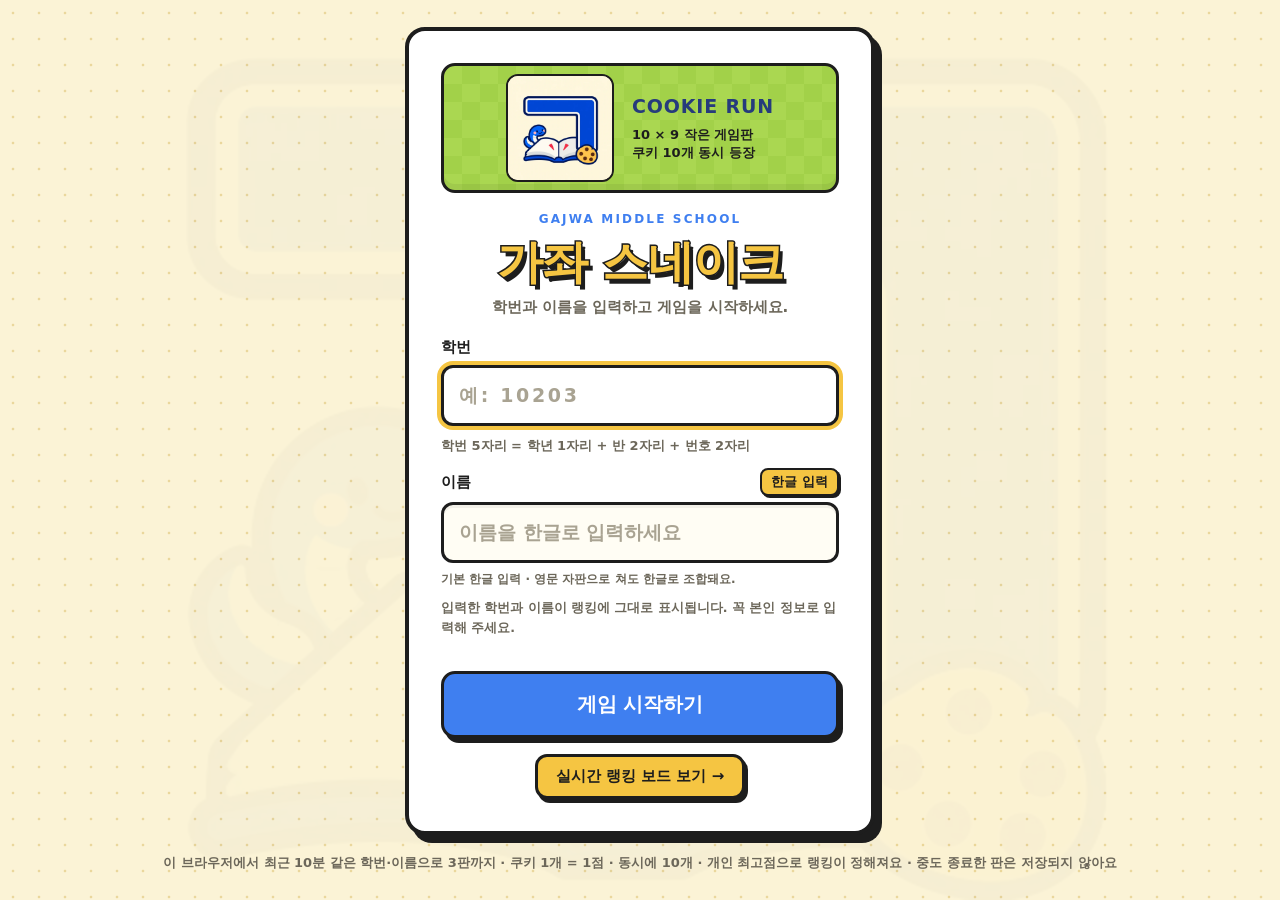
==== index.html @ 553ea4bc "Keep both game controls together on narrow boards" ====
<!doctype html>
<html lang="ko">
<head>
<meta charset="utf-8">
<meta name="viewport" content="width=device-width,initial-scale=1">
<meta name="theme-color" content="#4a762c">
<meta name="description" content="가좌중학교 스네이크 게임 입장. 학번과 이름을 입력하세요.">
<title>가좌 스네이크 · 입장</title>
<link rel="icon" href="favicon.svg" type="image/svg+xml">
<link rel="stylesheet" href="style.css?v=20261016-responsive2">
</head>
<body class="entry-body">
<main class="entry">
  <section class="entry-card" aria-labelledby="entry-title">
    <div class="entry-hero" aria-hidden="true">
      <img src="gajwa-cookie-logo-v2.webp" class="hero-emblem" alt="" width="120" height="120">
      <div class="hero-copy"><b>COOKIE RUN</b><span>10 × 9 작은 게임판<br>쿠키 10개 동시 등장</span></div>
    </div>
    <span class="eyebrow">GAJWA MIDDLE SCHOOL</span>
    <h1 id="entry-title">가좌 스네이크</h1>
    <p class="entry-lead">학번과 이름을 입력하고 게임을 시작하세요.</p>
    <form id="entry-form" novalidate>
      <label for="student-id">학번</label>
      <input id="student-id" name="studentId" required inputmode="numeric" maxlength="5" autocomplete="off" placeholder="예: 10203" aria-describedby="id-preview">
      <p id="id-preview" class="id-preview" aria-live="polite">학번 5자리 = 학년 1자리 + 반 2자리 + 번호 2자리</p>
      <div class="name-label-row">
        <label for="student-name">이름</label>
        <button type="button" id="name-mode" class="name-mode-toggle" data-mode="ko" aria-pressed="true" aria-label="영문 입력으로 전환">한글 입력</button>
      </div>
      <input id="student-name" name="name" lang="ko" inputmode="text" required maxlength="20" autocomplete="off" autocapitalize="off" autocorrect="off" spellcheck="false" placeholder="이름을 한글로 입력하세요" aria-describedby="name-input-hint">
      <p id="name-input-hint" class="name-input-hint">기본 한글 입력 · 영문 자판으로 쳐도 한글로 조합돼요.</p>
      <p class="privacy-note">입력한 학번과 이름이 랭킹에 그대로 표시됩니다. 꼭 본인 정보로 입력해 주세요.</p>
      <p id="entry-error" class="entry-error" role="alert"></p>
      <button type="submit" class="primary entry-submit">게임 시작하기</button>
    </form>
    <a class="board-link" href="board.html?v=20261016-responsive2">실시간 랭킹 보드 보기 →</a>
  </section>
  <p class="entry-foot">이 브라우저에서 최근 10분 같은 학번·이름으로 3판까지 · 쿠키 1개 = 1점 · 동시에 10개 · 개인 최고점으로 랭킹이 정해져요 · 중도 종료한 판은 저장되지 않아요</p>
</main>
<script src="config.js?v=20261016-responsive2"></script>
<script type="module" src="entry.mjs?v=20261016-responsive2"></script>
</body>
</html>
---- style.css ----
/* Shared design language with the ranking board (board.css): cream dotted paper, thick ink outlines,
   offset "sticker" shadows, chunky 900-weight type, yellow/blue/red accents. */
:root{--ink:#1d1d1d;--cream:#fbf3d6;--yellow:#f5c542;--red:#ef5b4c;--blue:#3f7ff0;--muted:#6c675a;--line:3px solid var(--ink);--shadow:5px 6px 0 var(--ink)}
*{box-sizing:border-box}
html,body{margin:0;min-height:100%}
body{background:var(--cream);background-image:radial-gradient(#ead79a 1.5px,transparent 1.6px);background-size:26px 26px;color:var(--ink);font:15px/1.55 'Pretendard','Apple SD Gothic Neo','Malgun Gothic','Noto Sans KR',system-ui,sans-serif;font-weight:700}
button,input{font:inherit;color:inherit}
button{cursor:pointer}
button:disabled{opacity:.45;cursor:not-allowed}
[hidden]{display:none!important}
button:focus-visible,a:focus-visible,input:focus-visible{outline:3px solid var(--blue);outline-offset:3px}

/* ---------- shared pieces ---------- */
.panel,.entry-card,.game-frame{background:#fff;border:4px solid var(--ink);border-radius:20px;box-shadow:7px 8px 0 var(--ink)}
.title-pop{margin:0;font-weight:900;letter-spacing:-.02em;line-height:1.05;color:var(--yellow);-webkit-text-stroke:2.5px var(--ink);paint-order:stroke fill;text-shadow:4px 4px 0 var(--ink)}
.primary,.tool,.chip-link,.bar-button{border:3px solid var(--ink);border-radius:12px;font-weight:900;text-decoration:none;display:inline-flex;align-items:center;justify-content:center;gap:6px;transition:transform .1s,box-shadow .1s,filter .1s;white-space:nowrap}
.primary{background:var(--blue);color:#fff;font-size:18px;padding:12px 26px;min-width:170px;box-shadow:4px 5px 0 var(--ink)}
.primary:hover:not(:disabled),.chip-link:hover,.bar-button:hover{transform:translateY(-2px);filter:brightness(1.06)}
.primary:active:not(:disabled),.chip-link:active,.bar-button:active{transform:translateY(2px);box-shadow:2px 2px 0 var(--ink)}
.chip-link{background:#fff;color:var(--ink);font-size:14px;padding:6px 14px;box-shadow:3px 4px 0 var(--ink)}
.chip-link.yellow{background:var(--yellow)}
.eyebrow{font-size:12px;letter-spacing:.18em;font-weight:900;color:var(--blue)}
kbd{display:inline-block;min-width:24px;padding:0 6px;margin:0 2px;border:2px solid var(--ink);border-radius:6px;background:#fff;box-shadow:2px 2px 0 var(--ink);font:800 12px/20px 'Pretendard','Apple SD Gothic Neo',system-ui,sans-serif;text-align:center}

/* ---------- entry ---------- */
.entry{min-height:100vh;display:flex;flex-direction:column;align-items:center;justify-content:center;padding:22px 18px}
.entry-card{width:min(470px,100%);padding:24px 32px 22px;text-align:center}
.entry-hero{background:#aad751;background-image:linear-gradient(45deg,#a2d149 25%,transparent 25%,transparent 75%,#a2d149 75%),linear-gradient(45deg,#a2d149 25%,transparent 25%,transparent 75%,#a2d149 75%);background-size:36px 36px;background-position:0 0,18px 18px;border:3px solid var(--ink);border-radius:14px;padding:8px 18px;margin-bottom:14px;box-shadow:inset 0 -6px 0 #0000000f}
.hero-snake{width:100%;height:auto;max-height:92px;display:block;margin:auto}
.entry-card h1{margin:8px 0 10px;font-size:46px;font-weight:900;letter-spacing:-.02em;line-height:1.05;color:var(--yellow);-webkit-text-stroke:3px var(--ink);paint-order:stroke fill;text-shadow:4px 5px 0 var(--ink)}
.entry-lead{margin:0 0 16px;color:var(--muted);font-size:15px;font-weight:800}
#entry-form{text-align:left}
#entry-form label{display:block;font-size:15px;font-weight:900;margin:0 0 6px}
#entry-form input{width:100%;display:block;padding:13px 15px;border:3px solid var(--ink);border-radius:12px;background:#fffdf4;font-size:19px;font-weight:800;margin-bottom:8px;box-shadow:inset 0 3px 0 #0000000d}
#entry-form input::placeholder{color:#a9a392;font-weight:700}
#entry-form input:focus{outline:none;background:#fff;box-shadow:0 0 0 4px var(--yellow)}
#student-id{letter-spacing:.14em;font-variant-numeric:tabular-nums}
.id-preview{display:inline-block;margin:0 0 12px;font-size:13px;color:var(--muted);font-weight:800;min-height:20px}
.id-preview.ok{background:var(--yellow);color:var(--ink);border:2px solid var(--ink);border-radius:999px;padding:2px 12px;font-size:15px;font-weight:900;box-shadow:2px 3px 0 var(--ink)}
.name-label-row{display:flex;align-items:center;justify-content:space-between;gap:10px;margin-bottom:6px}
#entry-form .name-label-row label{margin:0}
.name-mode-toggle{border:2px solid var(--ink);border-radius:8px;background:var(--yellow);padding:4px 9px;font-size:13px;line-height:1.2;font-weight:900;white-space:nowrap;box-shadow:2px 2px 0 var(--ink)}
.name-mode-toggle[data-mode="en"]{background:#fff}
.name-input-hint{margin:0 0 10px;color:var(--muted);font-size:12px;line-height:1.4;font-weight:800}
.privacy-note{font-size:12.5px;color:var(--muted);margin:6px 0 4px;font-weight:700}
.entry-error{min-height:22px;margin:0 0 8px;font-size:14px;color:var(--red);font-weight:900}
.entry-submit{width:100%;padding:15px;font-size:20px;border-radius:14px}
.board-link{margin-top:16px;background:var(--yellow);color:var(--ink);border:3px solid var(--ink);border-radius:12px;padding:8px 18px;display:inline-block;font-size:15px;font-weight:900;text-decoration:none;box-shadow:3px 4px 0 var(--ink);transition:transform .1s}
.board-link:hover{transform:translateY(-2px)}
.entry-foot{margin:18px 0 0;font-size:13px;color:var(--muted);font-weight:800;text-align:center}

/* ---------- play ---------- */
.site-header{max-width:1180px;margin:auto;min-height:86px;display:flex;align-items:center;justify-content:space-between;padding:12px 24px;gap:14px}
.brand{text-decoration:none;display:flex;align-items:center;gap:12px;flex-shrink:0}
.brand svg{width:46px;height:46px;background:var(--yellow);color:var(--ink);border:3px solid var(--ink);border-radius:12px;padding:5px;box-shadow:3px 4px 0 var(--ink)}
.brand span{font-size:30px;font-weight:900;letter-spacing:-.02em;line-height:1;color:var(--yellow);-webkit-text-stroke:2.2px var(--ink);paint-order:stroke fill;text-shadow:3px 3px 0 var(--ink)}
.brand strong{font-weight:900}
.brand small{display:block;margin-top:6px;font-size:10px;letter-spacing:.2em;color:var(--blue);-webkit-text-stroke:0;text-shadow:none;font-weight:900}
.header-right{display:flex;align-items:center;gap:10px;min-width:0;flex-wrap:wrap;justify-content:flex-end}
.student-chip{display:flex;align-items:baseline;gap:8px;background:#fff;border:3px solid var(--ink);border-radius:999px;padding:5px 16px;box-shadow:3px 4px 0 var(--ink);min-width:0;white-space:nowrap}
.student-chip b{font-size:17px;font-weight:900;overflow:hidden;text-overflow:ellipsis}
.student-chip span{font-size:13px;color:var(--blue);font-weight:900}
#board-link{background:var(--yellow)}
.play-main{max-width:1180px;margin:8px auto 28px;padding:0 24px}
.game-frame{--fw:min(100%,calc((100vh - 330px)*10/9 + 40px));width:100%;max-width:var(--fw);margin:0 auto;overflow:hidden;outline:none}
.game-frame:focus,.game-frame:focus-visible{outline:none}
.game-bar{display:flex;align-items:center;gap:10px;height:62px;padding:0 14px 0 20px;background:#fff;border-bottom:4px solid var(--ink)}
.score-cell{display:flex;align-items:center;gap:8px;font-size:30px;font-weight:900;min-width:64px;font-variant-numeric:tabular-nums}
.score-cell svg{width:28px;height:30px}
.best-cell{display:flex;align-items:center;gap:6px;background:var(--cream);border:2px solid var(--ink);border-radius:999px;padding:2px 12px 2px 8px}
.best-cell svg{width:22px;height:22px}
.best-cell svg path,.best-cell svg rect{stroke:var(--ink);stroke-width:1.2}
.best-cell span{font-size:12px;color:var(--muted);font-weight:900}
.best-cell b{font-size:19px;font-weight:900;font-variant-numeric:tabular-nums}
.game-state{margin-left:auto;font-size:13px;font-weight:900;color:var(--muted)}
.bar-button{background:#fff;color:var(--ink);font-size:13px;padding:5px 11px;box-shadow:2px 3px 0 var(--ink)}
.bar-button[aria-pressed="true"]{background:var(--yellow)}
.board-wrap{position:relative;padding:12px;background:#578b36}
canvas{width:100%;height:auto;display:block;aspect-ratio:10/9;border-radius:8px}
.board-overlay{position:absolute;inset:0;display:grid;place-items:center;background:#1d1d1d33;z-index:1}
.overlay-card{background:#fff;border:4px solid var(--ink);border-radius:20px;box-shadow:7px 8px 0 var(--ink);padding:26px 34px 22px;text-align:center;min-width:280px;max-width:90%}
.overlay-kicker{display:inline-block;background:var(--red);color:#fff;border:2px solid var(--ink);border-radius:8px;padding:2px 10px;font-size:12px;letter-spacing:.14em;font-weight:900;box-shadow:2px 2px 0 var(--ink)}
.overlay-card h2{margin:14px 0 8px;font-size:34px;font-weight:900;letter-spacing:-.02em;line-height:1.1}
.overlay-card p{font-size:15px;color:var(--muted);font-weight:800;margin:0 0 20px;white-space:pre-line}
.overlay-card .overlay-foot{font-size:12px;margin:14px 0 0;color:var(--muted)}
.under-game,.key-guide,.game-note{max-width:min(100%,calc((100vh - 330px)*10/9 + 40px));margin-left:auto;margin-right:auto}
.under-game{display:flex;justify-content:space-between;align-items:center;gap:12px;margin-top:18px;min-height:30px}
.under-game p{margin:0;font-size:15px;font-weight:900}
.under-game p.error{color:var(--red)}
.under-game p.success{display:inline-block;background:var(--yellow);border:2px solid var(--ink);border-radius:999px;padding:2px 14px;box-shadow:2px 3px 0 var(--ink)}
.text-button{border:2px solid var(--ink);background:#fff;border-radius:10px;padding:3px 10px;font-size:13px;font-weight:900;box-shadow:2px 2px 0 var(--ink)}
.key-guide{display:flex;justify-content:space-between;gap:12px;flex-wrap:wrap;margin-top:14px;padding:10px 14px;background:#fff;border:3px solid var(--ink);border-radius:14px;box-shadow:3px 4px 0 var(--ink);font-size:13px;font-weight:800}
.game-note{font-size:13px;color:var(--muted);font-weight:800;margin-top:12px;text-align:center}
.game-frame:fullscreen{max-width:none;width:100vw;height:100vh;display:flex;flex-direction:column;align-items:center;justify-content:center;background:var(--cream);border:0;border-radius:0;box-shadow:none}
.game-frame:fullscreen .game-bar{width:min(100%,calc((100vh - 66px)*10/9));border:4px solid var(--ink);border-radius:16px 16px 0 0;flex-shrink:0}
.game-frame:fullscreen .board-wrap{height:auto;width:min(100vw,calc((100vh - 66px)*10/9));aspect-ratio:auto;border:4px solid var(--ink);border-top:0}
.game-frame:fullscreen canvas{height:auto;width:100%}
@media(max-width:760px){
  .site-header{padding:12px 16px}
  .brand span{font-size:24px}
  .play-main{padding:0 14px}
  .game-bar{gap:10px;padding:0 10px 0 14px}
  .game-state,.best-cell span{display:none}
  .board-wrap{padding:8px}
  .entry-card{padding:24px 20px}
  .entry-card h1{font-size:38px}
}

/* ---------- animation hooks used by app.mjs ---------- */
#score{display:inline-block}#score.pop{animation:scorePop .3s ease-out}
@keyframes scorePop{0%{transform:scale(1)}40%{transform:scale(1.3)}100%{transform:scale(1)}}
.board-overlay.enter{background:#1d1d1d66;animation:ovIn .25s ease-out}.board-overlay.enter .overlay-card{animation:cardPop .25s cubic-bezier(.2,1.2,.4,1)}
@keyframes ovIn{from{background:#1d1d1d00}to{background:#1d1d1d66}}
@keyframes cardPop{from{opacity:0;transform:scale(.9)}to{opacity:1;transform:scale(1)}}
@media(prefers-reduced-motion:reduce){.board-overlay.enter,.board-overlay.enter .overlay-card,#score.pop{animation:none}button,.board-link{transition:none}}

/* School crest + cookie-snake identity; never competes with controls. */
body{isolation:isolate}
body::before{content:"";position:fixed;inset:0;background:url('gajwa-cookie-logo-v2.webp') center center / cover no-repeat;opacity:.022;mix-blend-mode:multiply;pointer-events:none;z-index:-1}
.entry-hero{display:flex;align-items:center;justify-content:center;gap:18px;padding:8px 14px}
.hero-emblem{width:108px;height:108px;object-fit:contain;border:2px solid var(--ink);border-radius:12px;background:var(--cream)}
.hero-copy{text-align:left;line-height:1.4}
.hero-copy b{display:block;color:#263b7c;font-size:19px;letter-spacing:.045em;font-weight:900}
.hero-copy span{display:block;margin-top:6px;font-size:13px;font-weight:900}
.brand-emblem{width:46px;height:46px;border:3px solid var(--ink);border-radius:12px;background:var(--cream);box-shadow:3px 4px 0 var(--ink)}
@media(max-width:520px){.entry-hero{gap:10px}.hero-emblem{width:94px;height:94px}.hero-copy b{font-size:17px}.hero-copy span{font-size:12px}}

@media(max-width:520px){
 .site-header{flex-direction:column;gap:10px}
 .header-right{justify-content:center;width:100%}
 .student-chip{flex-basis:100%;max-width:100%;justify-content:center;flex-wrap:wrap;white-space:normal}
 .student-chip b{max-width:100%}
 .overlay-card{min-width:0;width:calc(100% - 20px);max-width:340px;padding:14px 16px 12px;border-radius:16px;box-shadow:4px 5px 0 var(--ink)}
 .overlay-card h2{font-size:26px;margin:8px 0 6px}
 .overlay-card p{font-size:13px;line-height:1.4;margin-bottom:12px}
 .overlay-card .primary{padding:8px 18px;min-width:150px;font-size:16px}
 .overlay-card .overlay-foot{font-size:11px;margin:10px 0 0}
}

/* Three browser-local starts in the rolling 10-minute window. */
.attempts{display:flex;align-items:center;gap:5px;white-space:nowrap;background:#fff8df;border:2px solid var(--ink);border-radius:999px;padding:3px 8px;font-size:12px;font-weight:900;min-width:0}
.attempts-title{font-size:11px;color:var(--muted)}
.attempt-icons{display:flex;gap:1px;align-items:center}
.attempt-icons svg{width:18px;height:19px;flex:none;transition:opacity .2s,filter .2s}
.attempt-icons svg.spent{opacity:.26;filter:grayscale(1)}
.attempts b{font-size:13px;font-variant-numeric:tabular-nums}
@media(max-width:760px){.game-bar{height:auto;min-height:62px;flex-wrap:wrap;justify-content:center;gap:5px 9px;padding:6px 8px}.game-state{display:none}.attempts{order:0}.bar-button{order:1;padding:3px 7px;font-size:12px}.game-frame:fullscreen .board-wrap{width:min(100vw,calc((100vh - 110px)*10/9))}.game-frame:fullscreen .game-bar{width:min(100vw,calc((100vh - 110px)*10/9))}}
@media(max-width:400px){.attempts-title{display:none}.attempts{padding:2px 5px}.attempt-icons svg{width:16px;height:17px}}

/* Keep the remaining-cookie badge readable when the board narrows on a tall desktop viewport. */
.game-bar{container-type:inline-size}
@container (max-width:700px){.game-state,.attempts-title{display:none}.bar-button{padding:4px 7px;font-size:12px}.game-bar .attempts{flex-shrink:0}}

/* Fluid entry and game layout: allow wrapping before text or controls are squeezed. */
.entry{min-height:100dvh;padding:clamp(12px,2.4vh,24px) clamp(10px,2vw,24px)}
.entry-card{width:min(470px,100%);padding:clamp(14px,3vw,32px)}
.entry-card h1{font-size:clamp(30px,6vw,46px)}
.entry-hero{flex-wrap:wrap;gap:clamp(8px,2vw,18px)}
.hero-emblem{width:clamp(72px,12vw,108px);height:auto;aspect-ratio:1;flex:none}
.hero-copy{min-width:0}
.entry-foot{max-width:1000px;overflow-wrap:anywhere}
.site-header{width:100%;max-width:1180px;min-height:0;flex-wrap:wrap;padding:clamp(8px,1.4vh,14px) clamp(10px,2vw,24px)}
.brand{min-width:0}
.brand span{font-size:clamp(19px,2.6vw,30px);min-width:0;white-space:nowrap}
.brand-emblem{width:clamp(34px,4vw,46px);height:auto;aspect-ratio:1;flex:none}
.header-right{min-width:0}
.student-chip{max-width:100%;white-space:normal;overflow-wrap:anywhere}
.student-chip b{min-width:0}
.play-main{padding-inline:clamp(8px,2vw,24px);margin-top:clamp(4px,1vh,12px)}
.game-frame{--fw:min(100%,900px,max(300px,calc((100dvh - 360px)*10/9 + 24px)));max-width:var(--fw);min-width:0}
.game-bar{height:auto;min-height:62px;display:flex;flex-wrap:wrap;justify-content:center;gap:6px clamp(5px,1vw,10px);padding:7px clamp(6px,1vw,14px);container-type:normal}
.score-cell,.best-cell,.attempts,.bar-button{flex:0 0 auto;white-space:nowrap;min-width:max-content}
.score-cell{font-size:clamp(19px,3.4vw,30px);gap:5px}
.score-cell svg{width:clamp(22px,3vw,28px);height:auto;aspect-ratio:28/30;flex:none}
.best-cell{gap:clamp(3px,.6vw,6px);padding:3px clamp(6px,1vw,12px)}
.best-cell svg{width:clamp(18px,2.4vw,22px);height:auto;aspect-ratio:1;flex:none}
.best-cell span{display:inline;white-space:nowrap;word-break:keep-all;min-width:max-content;font-size:clamp(11px,1.4vw,13px)}
.best-cell b{flex:none;font-size:clamp(16px,2vw,19px)}
.attempts{min-width:max-content;padding:3px clamp(5px,.7vw,8px)}
.attempt-icons{flex:none}
.attempt-icons svg{width:clamp(15px,2vw,18px);height:auto;aspect-ratio:18/19}
.attempts b{flex:none;white-space:nowrap}
.game-state{margin-left:0;white-space:nowrap}
.bar-button{padding:clamp(3px,.5vw,5px) clamp(6px,.8vw,11px);font-size:clamp(11px,1.4vw,13px)}
.board-wrap{padding:clamp(5px,1vw,12px)}
.board-wrap canvas{width:100%;height:auto;aspect-ratio:10/9}
.overlay-card{width:min(90%,520px);min-width:0;max-width:calc(100% - 12px);max-height:calc(100% - 12px);overflow:auto;overflow-wrap:anywhere;padding:clamp(10px,2.2vw,26px) clamp(10px,2.8vw,34px)}
.overlay-card h2{font-size:clamp(16px,4vw,34px);margin:clamp(5px,1vw,14px) 0 6px}
.overlay-card p{font-size:clamp(11px,1.8vw,15px);line-height:1.4;margin-bottom:clamp(8px,1.5vw,20px)}
.overlay-card .overlay-foot{font-size:clamp(10px,1.4vw,12px);margin:8px 0 0}
.overlay-card .primary{max-width:100%;min-width:0;font-size:clamp(13px,2vw,18px);padding:clamp(6px,1vw,12px) clamp(10px,2vw,26px)}
.under-game,.key-guide,.game-note{max-width:var(--fw)}
.under-game{flex-wrap:wrap;gap:8px;margin-top:clamp(8px,1.5vh,18px)}
.under-game p{min-width:0;overflow-wrap:anywhere;font-size:clamp(12px,1.7vw,15px)}
.key-guide{margin-top:clamp(8px,1.2vh,14px);font-size:clamp(11px,1.4vw,13px)}
.key-guide span{min-width:0;overflow-wrap:anywhere}
.game-note{font-size:clamp(11px,1.4vw,13px);overflow-wrap:anywhere}
.game-frame:fullscreen{width:100vw;height:100dvh;overflow:auto;justify-content:flex-start;padding:clamp(4px,1vh,12px)}
.game-frame:fullscreen .game-bar,.game-frame:fullscreen .board-wrap{width:min(100%,calc((100dvh - 110px)*10/9 + 20px))}
.game-frame:fullscreen .board-wrap{height:auto;max-height:none;aspect-ratio:auto;border-top:0}
@media(max-width:760px){.game-bar{gap:5px 7px;padding:6px}.best-cell span{display:inline}.attempts-title{display:none}}
@media(max-width:520px){.site-header{gap:8px}.header-right{gap:6px}.student-chip{flex-basis:100%}.entry-hero{flex-wrap:nowrap}.hero-copy b{font-size:clamp(14px,4vw,17px)}.hero-copy span{font-size:clamp(10px,3vw,12px)}.game-bar{min-height:0}.key-guide{padding:8px}}
@media(max-width:340px){.entry-card{padding:12px}.entry-card h1{font-size:29px}.hero-emblem{width:64px}.best-cell span{font-size:10px}.attempt-icons svg{width:14px}.bar-button{font-size:11px;padding:3px 5px}}
@media(max-height:600px){.site-header{padding-block:6px}.play-main{margin-top:2px}.game-note{margin-top:8px}.key-guide{margin-top:8px}.game-frame{--fw:min(100%,900px,max(300px,calc((100dvh - 300px)*10/9 + 24px)))}}

/* Safe centering never places the first field above a short viewport. */
.entry{justify-content:safe center}
.play-main{--fw:min(100%,900px,max(300px,calc((100dvh - 360px)*10/9 + 24px)))}
@media(max-height:600px){.play-main{--fw:min(100%,900px,max(300px,calc((100dvh - 300px)*10/9 + 24px)))}}

/* Use available height for the board while keeping the guide readable beside it. */
.key-guide,.game-note{max-width:min(100%,900px)}
@media(max-height:800px){.entry-card{padding-block:14px}.entry-hero{margin-bottom:8px;padding-block:4px}.hero-emblem{width:clamp(64px,10vw,86px)}.entry-card h1{font-size:clamp(28px,5vw,38px);margin:5px 0}.entry-lead{margin-bottom:8px}#entry-form input{padding:9px 12px;margin-bottom:5px;font-size:17px}.id-preview{margin-bottom:8px}.name-input-hint{margin-bottom:5px}.entry-submit{padding:10px}.board-link{margin-top:10px}.entry-foot{margin-top:10px}}
@media(max-height:600px){.game-frame,.play-main{--fw:min(100%,900px,max(300px,calc((100dvh - 300px)*10/9 + 24px)))}}

@media(max-width:520px){.game-bar::before{content:"";flex-basis:100%;height:0;order:1}.game-bar .score-cell,.game-bar .best-cell,.game-bar .attempts{order:0}.game-bar .bar-button{order:2}}

/* React to the board width, not only the browser width. */
.game-frame{container-type:inline-size}
@container(max-width:700px){.game-bar::before{content:"";flex-basis:100%;height:0;order:1}.game-bar .score-cell,.game-bar .best-cell,.game-bar .attempts{order:0}.game-bar .bar-button{order:2}.game-state{display:none}}
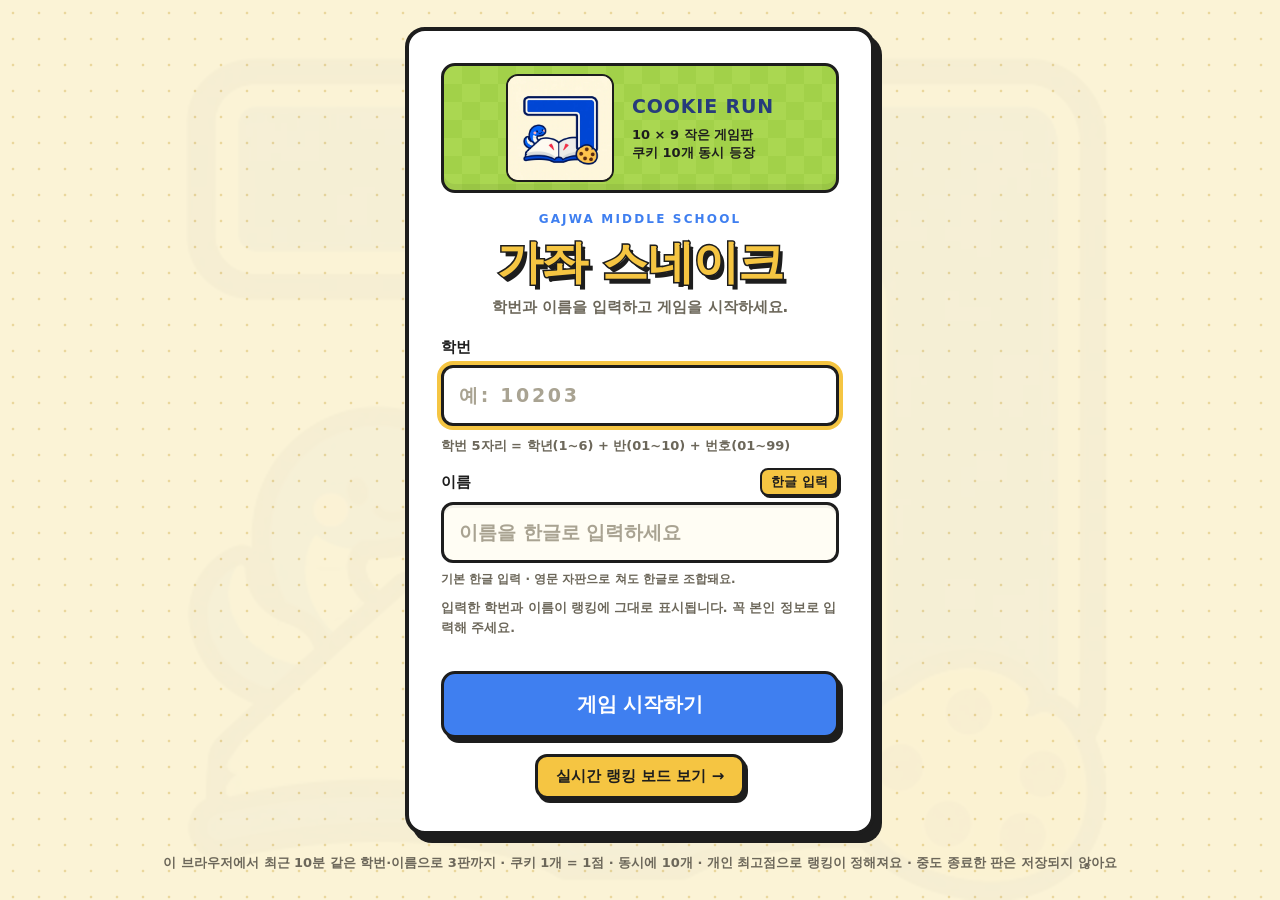
==== commit e63069fd: "Enlarge game board and support grades 1 through 6" ====
--- a/index.html
+++ b/index.html
@@ -7,7 +7,7 @@
 <meta name="description" content="가좌중학교 스네이크 게임 입장. 학번과 이름을 입력하세요.">
 <title>가좌 스네이크 · 입장</title>
 <link rel="icon" href="favicon.svg" type="image/svg+xml">
-<link rel="stylesheet" href="style.css?v=20261016-responsive2">
+<link rel="stylesheet" href="style.css?v=20261109-grade6-large">
 </head>
 <body class="entry-body">
 <main class="entry">
@@ -22,7 +22,7 @@
     <form id="entry-form" novalidate>
       <label for="student-id">학번</label>
       <input id="student-id" name="studentId" required inputmode="numeric" maxlength="5" autocomplete="off" placeholder="예: 10203" aria-describedby="id-preview">
-      <p id="id-preview" class="id-preview" aria-live="polite">학번 5자리 = 학년 1자리 + 반 2자리 + 번호 2자리</p>
+      <p id="id-preview" class="id-preview" aria-live="polite">학번 5자리 = 학년(1~6) + 반(01~10) + 번호(01~99)</p>
       <div class="name-label-row">
         <label for="student-name">이름</label>
         <button type="button" id="name-mode" class="name-mode-toggle" data-mode="ko" aria-pressed="true" aria-label="영문 입력으로 전환">한글 입력</button>
@@ -33,11 +33,11 @@
       <p id="entry-error" class="entry-error" role="alert"></p>
       <button type="submit" class="primary entry-submit">게임 시작하기</button>
     </form>
-    <a class="board-link" href="board.html?v=20261016-responsive2">실시간 랭킹 보드 보기 →</a>
+    <a class="board-link" href="board.html?v=20261109-grade6-large">실시간 랭킹 보드 보기 →</a>
   </section>
   <p class="entry-foot">이 브라우저에서 최근 10분 같은 학번·이름으로 3판까지 · 쿠키 1개 = 1점 · 동시에 10개 · 개인 최고점으로 랭킹이 정해져요 · 중도 종료한 판은 저장되지 않아요</p>
 </main>
-<script src="config.js?v=20261016-responsive2"></script>
-<script type="module" src="entry.mjs?v=20261016-responsive2"></script>
+<script src="config.js?v=20261109-grade6-large"></script>
+<script type="module" src="entry.mjs?v=20261109-grade6-large"></script>
 </body>
 </html>
--- a/style.css
+++ b/style.css
@@ -167,7 +167,7 @@
 .student-chip{max-width:100%;white-space:normal;overflow-wrap:anywhere}
 .student-chip b{min-width:0}
 .play-main{padding-inline:clamp(8px,2vw,24px);margin-top:clamp(4px,1vh,12px)}
-.game-frame{--fw:min(100%,900px,max(300px,calc((100dvh - 360px)*10/9 + 24px)));max-width:var(--fw);min-width:0}
+.game-frame{--fw:min(100%,980px,max(340px,calc((100dvh - 250px)*10/9 + 24px)));max-width:var(--fw);min-width:0}
 .game-bar{height:auto;min-height:62px;display:flex;flex-wrap:wrap;justify-content:center;gap:6px clamp(5px,1vw,10px);padding:7px clamp(6px,1vw,14px);container-type:normal}
 .score-cell,.best-cell,.attempts,.bar-button{flex:0 0 auto;white-space:nowrap;min-width:max-content}
 .score-cell{font-size:clamp(19px,3.4vw,30px);gap:5px}
@@ -201,17 +201,17 @@
 @media(max-width:760px){.game-bar{gap:5px 7px;padding:6px}.best-cell span{display:inline}.attempts-title{display:none}}
 @media(max-width:520px){.site-header{gap:8px}.header-right{gap:6px}.student-chip{flex-basis:100%}.entry-hero{flex-wrap:nowrap}.hero-copy b{font-size:clamp(14px,4vw,17px)}.hero-copy span{font-size:clamp(10px,3vw,12px)}.game-bar{min-height:0}.key-guide{padding:8px}}
 @media(max-width:340px){.entry-card{padding:12px}.entry-card h1{font-size:29px}.hero-emblem{width:64px}.best-cell span{font-size:10px}.attempt-icons svg{width:14px}.bar-button{font-size:11px;padding:3px 5px}}
-@media(max-height:600px){.site-header{padding-block:6px}.play-main{margin-top:2px}.game-note{margin-top:8px}.key-guide{margin-top:8px}.game-frame{--fw:min(100%,900px,max(300px,calc((100dvh - 300px)*10/9 + 24px)))}}
+@media(max-height:600px){.site-header{padding-block:6px}.play-main{margin-top:2px}.game-note{margin-top:8px}.key-guide{margin-top:8px}.game-frame{--fw:min(100%,980px,max(340px,calc((100dvh - 220px)*10/9 + 24px)))}}
 
 /* Safe centering never places the first field above a short viewport. */
 .entry{justify-content:safe center}
-.play-main{--fw:min(100%,900px,max(300px,calc((100dvh - 360px)*10/9 + 24px)))}
-@media(max-height:600px){.play-main{--fw:min(100%,900px,max(300px,calc((100dvh - 300px)*10/9 + 24px)))}}
+.play-main{--fw:min(100%,980px,max(340px,calc((100dvh - 250px)*10/9 + 24px)))}
+@media(max-height:600px){.play-main{--fw:min(100%,980px,max(340px,calc((100dvh - 220px)*10/9 + 24px)))}}
 
 /* Use available height for the board while keeping the guide readable beside it. */
 .key-guide,.game-note{max-width:min(100%,900px)}
 @media(max-height:800px){.entry-card{padding-block:14px}.entry-hero{margin-bottom:8px;padding-block:4px}.hero-emblem{width:clamp(64px,10vw,86px)}.entry-card h1{font-size:clamp(28px,5vw,38px);margin:5px 0}.entry-lead{margin-bottom:8px}#entry-form input{padding:9px 12px;margin-bottom:5px;font-size:17px}.id-preview{margin-bottom:8px}.name-input-hint{margin-bottom:5px}.entry-submit{padding:10px}.board-link{margin-top:10px}.entry-foot{margin-top:10px}}
-@media(max-height:600px){.game-frame,.play-main{--fw:min(100%,900px,max(300px,calc((100dvh - 300px)*10/9 + 24px)))}}
+@media(max-height:600px){.game-frame,.play-main{--fw:min(100%,980px,max(340px,calc((100dvh - 220px)*10/9 + 24px)))}}
 
 @media(max-width:520px){.game-bar::before{content:"";flex-basis:100%;height:0;order:1}.game-bar .score-cell,.game-bar .best-cell,.game-bar .attempts{order:0}.game-bar .bar-button{order:2}}
 
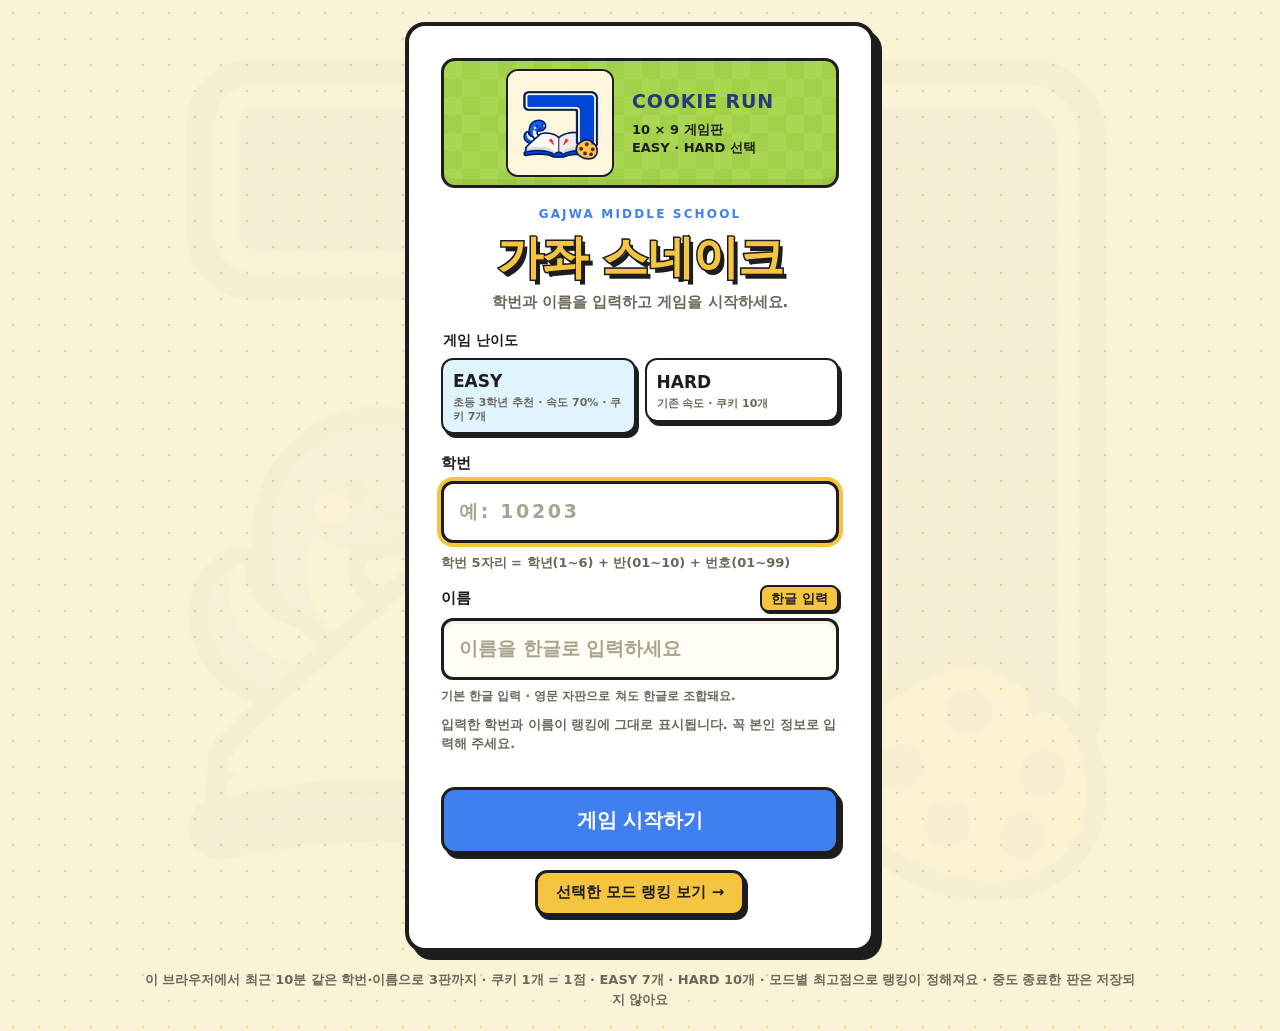
==== commit 15a231ee: "Add EASY mode and split rankings by difficulty" ====
--- a/index.html
+++ b/index.html
@@ -7,19 +7,24 @@
 <meta name="description" content="가좌중학교 스네이크 게임 입장. 학번과 이름을 입력하세요.">
 <title>가좌 스네이크 · 입장</title>
 <link rel="icon" href="favicon.svg" type="image/svg+xml">
-<link rel="stylesheet" href="style.css?v=20261109-grade6-large">
+<link rel="stylesheet" href="style.css?v=20261112-modes1">
 </head>
 <body class="entry-body">
 <main class="entry">
   <section class="entry-card" aria-labelledby="entry-title">
     <div class="entry-hero" aria-hidden="true">
       <img src="gajwa-cookie-logo-v2.webp" class="hero-emblem" alt="" width="120" height="120">
-      <div class="hero-copy"><b>COOKIE RUN</b><span>10 × 9 작은 게임판<br>쿠키 10개 동시 등장</span></div>
+      <div class="hero-copy"><b>COOKIE RUN</b><span>10 × 9 게임판<br>EASY · HARD 선택</span></div>
     </div>
     <span class="eyebrow">GAJWA MIDDLE SCHOOL</span>
     <h1 id="entry-title">가좌 스네이크</h1>
     <p class="entry-lead">학번과 이름을 입력하고 게임을 시작하세요.</p>
     <form id="entry-form" novalidate>
+      <fieldset class="difficulty-picker">
+        <legend>게임 난이도</legend>
+        <label class="mode-card easy"><input type="radio" name="gameMode" value="EASY" checked><span><b>EASY</b><small>초등 3학년 추천 · 속도 70% · 쿠키 7개</small></span></label>
+        <label class="mode-card hard"><input type="radio" name="gameMode" value="HARD"><span><b>HARD</b><small>기존 속도 · 쿠키 10개</small></span></label>
+      </fieldset>
       <label for="student-id">학번</label>
       <input id="student-id" name="studentId" required inputmode="numeric" maxlength="5" autocomplete="off" placeholder="예: 10203" aria-describedby="id-preview">
       <p id="id-preview" class="id-preview" aria-live="polite">학번 5자리 = 학년(1~6) + 반(01~10) + 번호(01~99)</p>
@@ -33,11 +38,11 @@
       <p id="entry-error" class="entry-error" role="alert"></p>
       <button type="submit" class="primary entry-submit">게임 시작하기</button>
     </form>
-    <a class="board-link" href="board.html?v=20261109-grade6-large">실시간 랭킹 보드 보기 →</a>
+    <a class="board-link" id="entry-board-link" href="board.html?gameMode=EASY&v=20261112-modes1">선택한 모드 랭킹 보기 →</a>
   </section>
-  <p class="entry-foot">이 브라우저에서 최근 10분 같은 학번·이름으로 3판까지 · 쿠키 1개 = 1점 · 동시에 10개 · 개인 최고점으로 랭킹이 정해져요 · 중도 종료한 판은 저장되지 않아요</p>
+  <p class="entry-foot">이 브라우저에서 최근 10분 같은 학번·이름으로 3판까지 · 쿠키 1개 = 1점 · EASY 7개 · HARD 10개 · 모드별 최고점으로 랭킹이 정해져요 · 중도 종료한 판은 저장되지 않아요</p>
 </main>
-<script src="config.js?v=20261109-grade6-large"></script>
-<script type="module" src="entry.mjs?v=20261109-grade6-large"></script>
+<script src="config.js?v=20261112-modes1"></script>
+<script type="module" src="entry.mjs?v=20261112-modes1"></script>
 </body>
 </html>
--- a/style.css
+++ b/style.css
@@ -218,3 +218,8 @@
 /* React to the board width, not only the browser width. */
 .game-frame{container-type:inline-size}
 @container(max-width:700px){.game-bar::before{content:"";flex-basis:100%;height:0;order:1}.game-bar .score-cell,.game-bar .best-cell,.game-bar .attempts{order:0}.game-bar .bar-button{order:2}.game-state{display:none}}
+
+/* EASY / HARD mode selector */
+.difficulty-picker{border:0;padding:0;margin:0 0 12px;display:grid;grid-template-columns:1fr 1fr;gap:9px}.difficulty-picker legend{width:100%;margin:0 0 6px;font-size:14px;font-weight:900}.mode-card{position:relative;display:block;margin:0;cursor:pointer}.mode-card input{position:absolute;opacity:0;pointer-events:none}.mode-card span{display:flex;min-height:58px;flex-direction:column;justify-content:center;gap:2px;border:3px solid var(--ink);border-radius:12px;padding:7px 10px;background:#fff;box-shadow:3px 4px 0 var(--ink);transition:transform .1s,background .1s}.mode-card b{font-size:17px;font-weight:900}.mode-card small{font-size:11px;line-height:1.25;color:var(--muted);font-weight:800}.mode-card>input{position:absolute;opacity:0;pointer-events:none}.mode-card>span{display:flex;min-height:64px;flex-direction:column;justify-content:center;gap:2px;padding:8px 10px;border:2px solid var(--ink);border-radius:12px;cursor:pointer}.mode-card.easy input:checked+span{background:#dff4ff}.mode-card.hard input:checked+span{background:var(--yellow)}.mode-card input:focus-visible+span{outline:3px solid var(--blue);outline-offset:3px}.mode-card:hover span{transform:translateY(-1px)}
+body[data-game-mode=EASY] .game-frame{border-color:#245d89}body[data-game-mode=EASY] .overlay-kicker{background:#3f9ed8}body[data-game-mode=EASY] #board-link{background:#dff4ff}
+@media(max-width:380px){.difficulty-picker{gap:6px}.mode-card span{padding:6px 7px}.mode-card small{font-size:10px}}
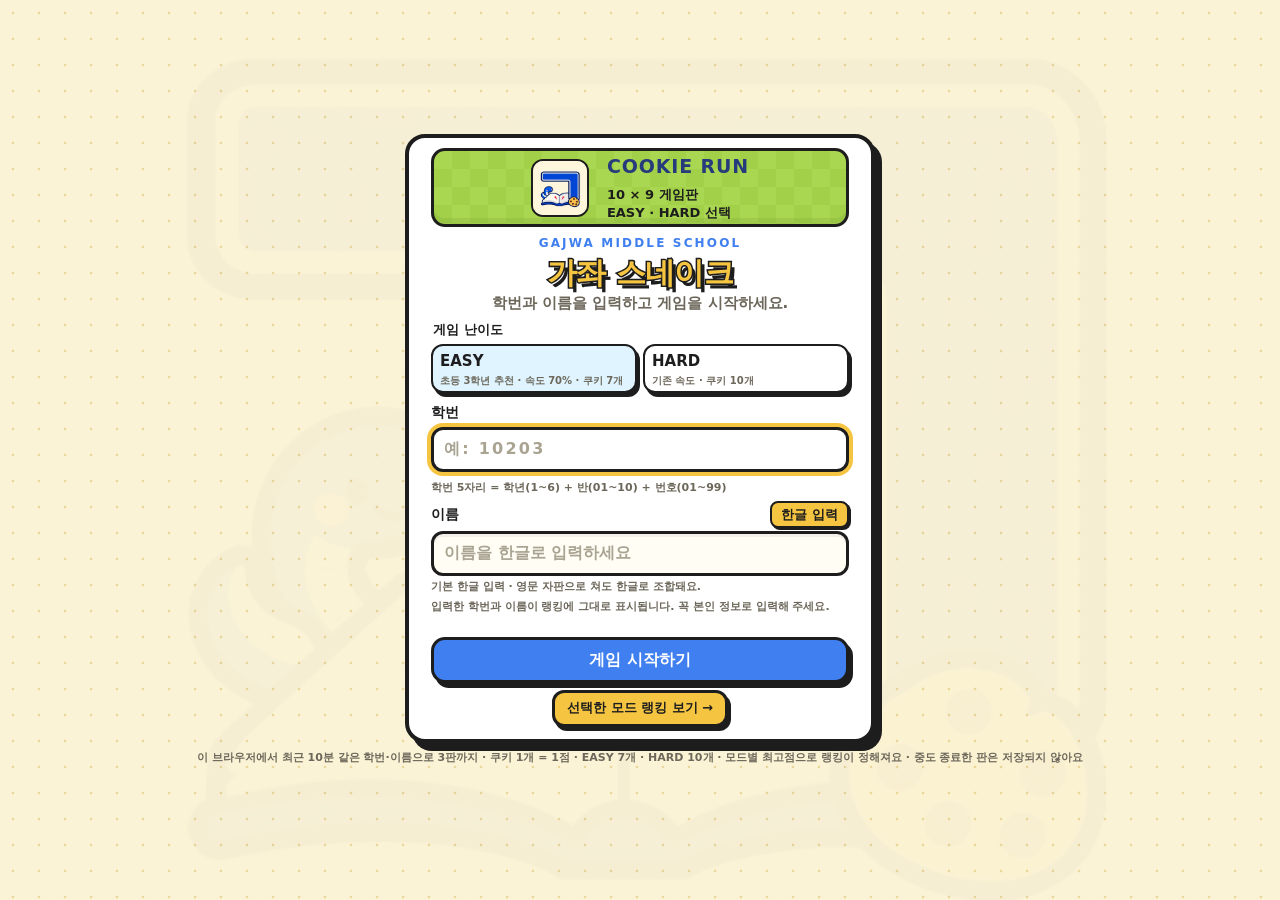
==== commit 5216ec8f: "Fit difficulty selector on the first screen" ====
--- a/index.html
+++ b/index.html
@@ -7,7 +7,7 @@
 <meta name="description" content="가좌중학교 스네이크 게임 입장. 학번과 이름을 입력하세요.">
 <title>가좌 스네이크 · 입장</title>
 <link rel="icon" href="favicon.svg" type="image/svg+xml">
-<link rel="stylesheet" href="style.css?v=20261112-modes1">
+<link rel="stylesheet" href="style.css?v=20261112-modes2">
 </head>
 <body class="entry-body">
 <main class="entry">
@@ -38,11 +38,11 @@
       <p id="entry-error" class="entry-error" role="alert"></p>
       <button type="submit" class="primary entry-submit">게임 시작하기</button>
     </form>
-    <a class="board-link" id="entry-board-link" href="board.html?gameMode=EASY&v=20261112-modes1">선택한 모드 랭킹 보기 →</a>
+    <a class="board-link" id="entry-board-link" href="board.html?gameMode=EASY&v=20261112-modes2">선택한 모드 랭킹 보기 →</a>
   </section>
   <p class="entry-foot">이 브라우저에서 최근 10분 같은 학번·이름으로 3판까지 · 쿠키 1개 = 1점 · EASY 7개 · HARD 10개 · 모드별 최고점으로 랭킹이 정해져요 · 중도 종료한 판은 저장되지 않아요</p>
 </main>
-<script src="config.js?v=20261112-modes1"></script>
-<script type="module" src="entry.mjs?v=20261112-modes1"></script>
+<script src="config.js?v=20261112-modes2"></script>
+<script type="module" src="entry.mjs?v=20261112-modes2"></script>
 </body>
 </html>
--- a/style.css
+++ b/style.css
@@ -223,3 +223,5 @@
 .difficulty-picker{border:0;padding:0;margin:0 0 12px;display:grid;grid-template-columns:1fr 1fr;gap:9px}.difficulty-picker legend{width:100%;margin:0 0 6px;font-size:14px;font-weight:900}.mode-card{position:relative;display:block;margin:0;cursor:pointer}.mode-card input{position:absolute;opacity:0;pointer-events:none}.mode-card span{display:flex;min-height:58px;flex-direction:column;justify-content:center;gap:2px;border:3px solid var(--ink);border-radius:12px;padding:7px 10px;background:#fff;box-shadow:3px 4px 0 var(--ink);transition:transform .1s,background .1s}.mode-card b{font-size:17px;font-weight:900}.mode-card small{font-size:11px;line-height:1.25;color:var(--muted);font-weight:800}.mode-card>input{position:absolute;opacity:0;pointer-events:none}.mode-card>span{display:flex;min-height:64px;flex-direction:column;justify-content:center;gap:2px;padding:8px 10px;border:2px solid var(--ink);border-radius:12px;cursor:pointer}.mode-card.easy input:checked+span{background:#dff4ff}.mode-card.hard input:checked+span{background:var(--yellow)}.mode-card input:focus-visible+span{outline:3px solid var(--blue);outline-offset:3px}.mode-card:hover span{transform:translateY(-1px)}
 body[data-game-mode=EASY] .game-frame{border-color:#245d89}body[data-game-mode=EASY] .overlay-kicker{background:#3f9ed8}body[data-game-mode=EASY] #board-link{background:#dff4ff}
 @media(max-width:380px){.difficulty-picker{gap:6px}.mode-card span{padding:6px 7px}.mode-card small{font-size:10px}}
+
+@media(max-height:900px){.entry{padding-block:8px}.entry-card{padding:10px 22px 12px}.entry-hero{padding:2px 12px;margin-bottom:4px}.hero-emblem{width:58px}.entry-card h1{font-size:30px;margin:2px 0 4px}.entry-lead{margin-bottom:5px}.difficulty-picker{margin-bottom:6px;gap:6px}.difficulty-picker legend{margin-bottom:3px;font-size:13px}.mode-card span,.mode-card>span{min-height:48px;padding:4px 7px}.mode-card b{font-size:15px}.mode-card small{font-size:10px}#entry-form label{font-size:14px;margin-bottom:3px}#entry-form input{padding:7px 10px;margin-bottom:3px;font-size:16px}.id-preview{min-height:16px;margin-bottom:5px;font-size:11px}.name-label-row{margin-bottom:3px}.name-input-hint{margin-bottom:3px;font-size:11px}.privacy-note{margin:2px 0;font-size:11px}.entry-error{min-height:16px;margin-bottom:4px;font-size:12px}.entry-submit{padding:8px;font-size:16px}.board-link{margin-top:7px;padding:5px 12px;font-size:13px}.entry-foot{margin-top:6px;font-size:11px}}
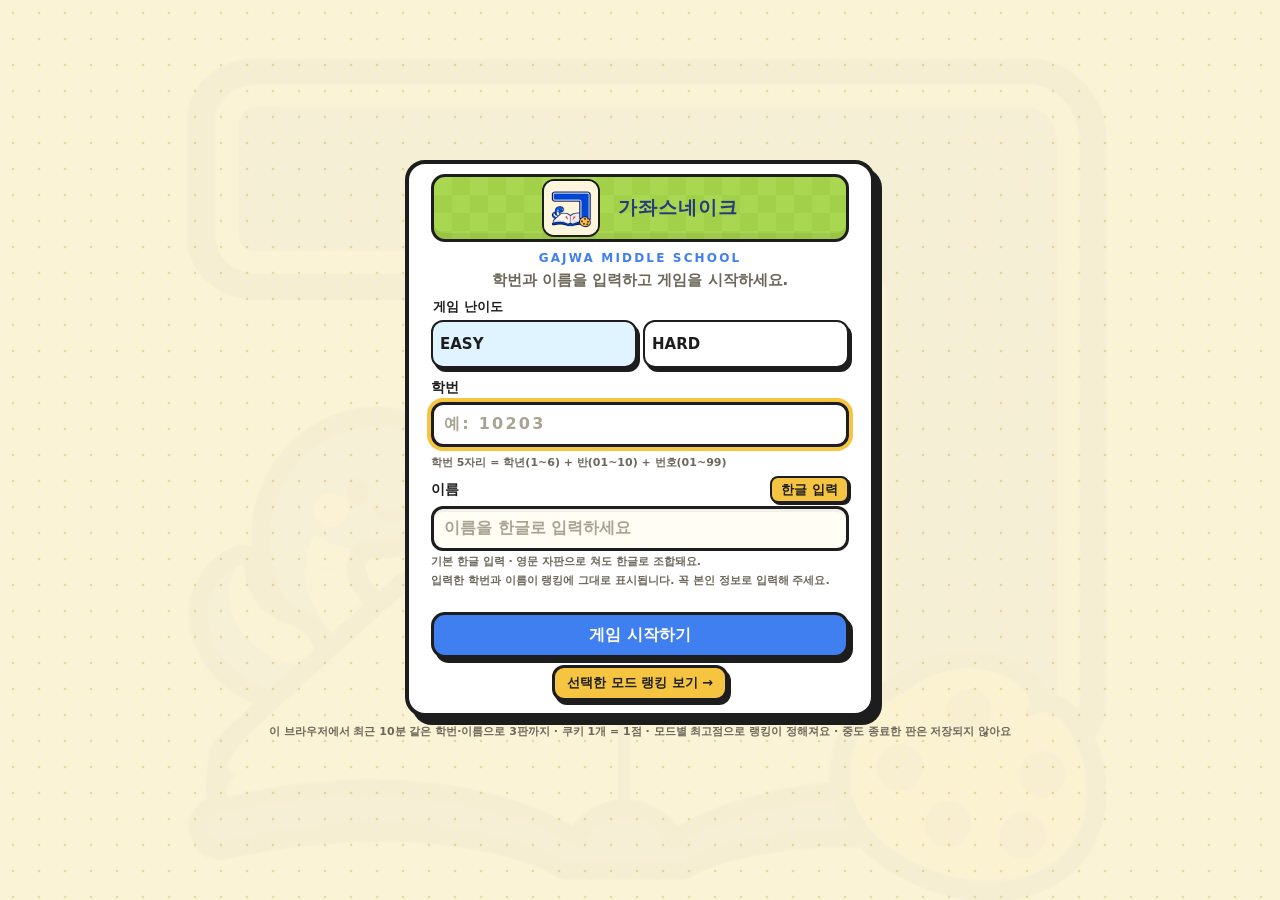
==== commit 2857db20: "Slow EASY mode and soften snake growth" ====
--- a/index.html
+++ b/index.html
@@ -7,23 +7,22 @@
 <meta name="description" content="가좌중학교 스네이크 게임 입장. 학번과 이름을 입력하세요.">
 <title>가좌 스네이크 · 입장</title>
 <link rel="icon" href="favicon.svg" type="image/svg+xml">
-<link rel="stylesheet" href="style.css?v=20261112-modes2">
+<link rel="stylesheet" href="style.css?v=20261112-modes4">
 </head>
 <body class="entry-body">
 <main class="entry">
-  <section class="entry-card" aria-labelledby="entry-title">
+  <section class="entry-card" aria-label="가좌 스네이크 입장">
     <div class="entry-hero" aria-hidden="true">
       <img src="gajwa-cookie-logo-v2.webp" class="hero-emblem" alt="" width="120" height="120">
-      <div class="hero-copy"><b>COOKIE RUN</b><span>10 × 9 게임판<br>EASY · HARD 선택</span></div>
+      <div class="hero-copy"><b>가좌스네이크</b></div>
     </div>
     <span class="eyebrow">GAJWA MIDDLE SCHOOL</span>
-    <h1 id="entry-title">가좌 스네이크</h1>
     <p class="entry-lead">학번과 이름을 입력하고 게임을 시작하세요.</p>
     <form id="entry-form" novalidate>
       <fieldset class="difficulty-picker">
         <legend>게임 난이도</legend>
-        <label class="mode-card easy"><input type="radio" name="gameMode" value="EASY" checked><span><b>EASY</b><small>초등 3학년 추천 · 속도 70% · 쿠키 7개</small></span></label>
-        <label class="mode-card hard"><input type="radio" name="gameMode" value="HARD"><span><b>HARD</b><small>기존 속도 · 쿠키 10개</small></span></label>
+        <label class="mode-card easy"><input type="radio" name="gameMode" value="EASY" checked><span><b>EASY</b></span></label>
+        <label class="mode-card hard"><input type="radio" name="gameMode" value="HARD"><span><b>HARD</b></span></label>
       </fieldset>
       <label for="student-id">학번</label>
       <input id="student-id" name="studentId" required inputmode="numeric" maxlength="5" autocomplete="off" placeholder="예: 10203" aria-describedby="id-preview">
@@ -38,11 +37,11 @@
       <p id="entry-error" class="entry-error" role="alert"></p>
       <button type="submit" class="primary entry-submit">게임 시작하기</button>
     </form>
-    <a class="board-link" id="entry-board-link" href="board.html?gameMode=EASY&v=20261112-modes2">선택한 모드 랭킹 보기 →</a>
+    <a class="board-link" id="entry-board-link" href="board.html?gameMode=EASY&v=20261112-modes4">선택한 모드 랭킹 보기 →</a>
   </section>
-  <p class="entry-foot">이 브라우저에서 최근 10분 같은 학번·이름으로 3판까지 · 쿠키 1개 = 1점 · EASY 7개 · HARD 10개 · 모드별 최고점으로 랭킹이 정해져요 · 중도 종료한 판은 저장되지 않아요</p>
+  <p class="entry-foot">이 브라우저에서 최근 10분 같은 학번·이름으로 3판까지 · 쿠키 1개 = 1점 · 모드별 최고점으로 랭킹이 정해져요 · 중도 종료한 판은 저장되지 않아요</p>
 </main>
-<script src="config.js?v=20261112-modes2"></script>
-<script type="module" src="entry.mjs?v=20261112-modes2"></script>
+<script src="config.js?v=20261112-modes4"></script>
+<script type="module" src="entry.mjs?v=20261112-modes4"></script>
 </body>
 </html>
